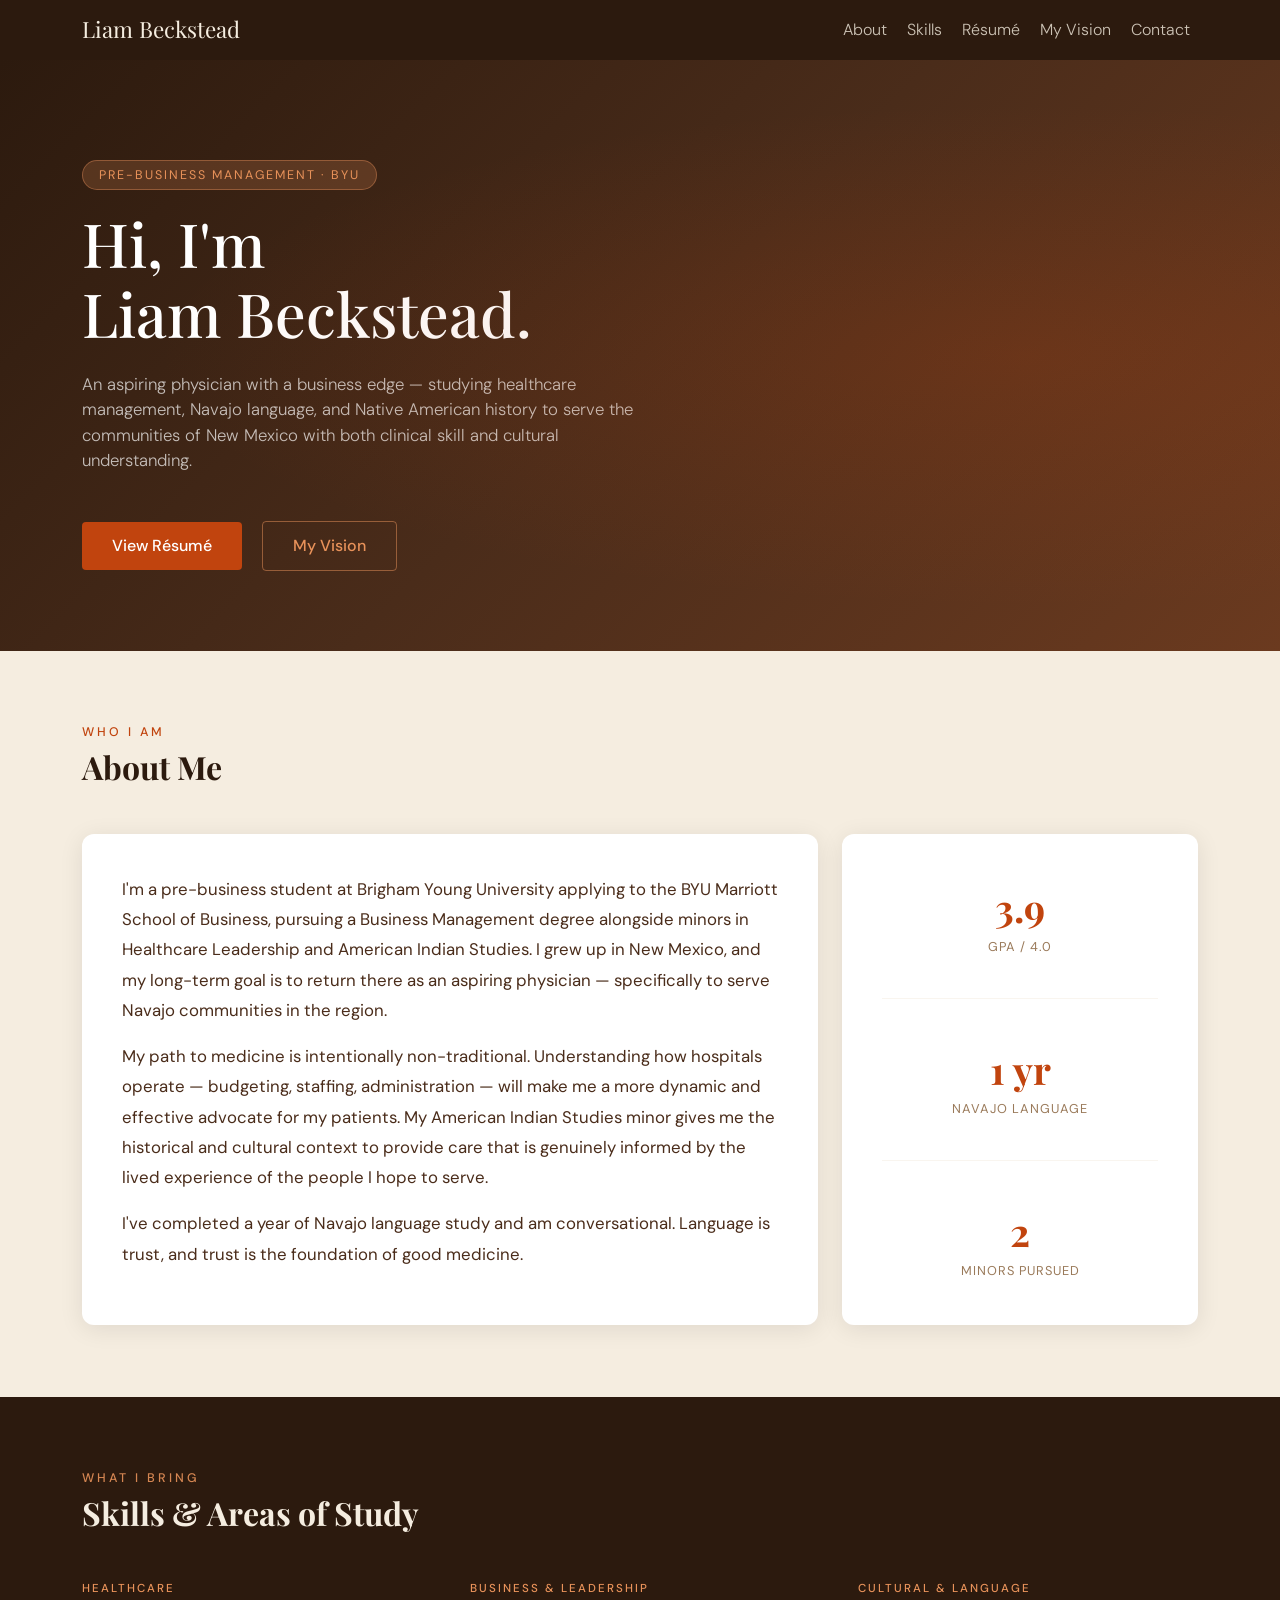
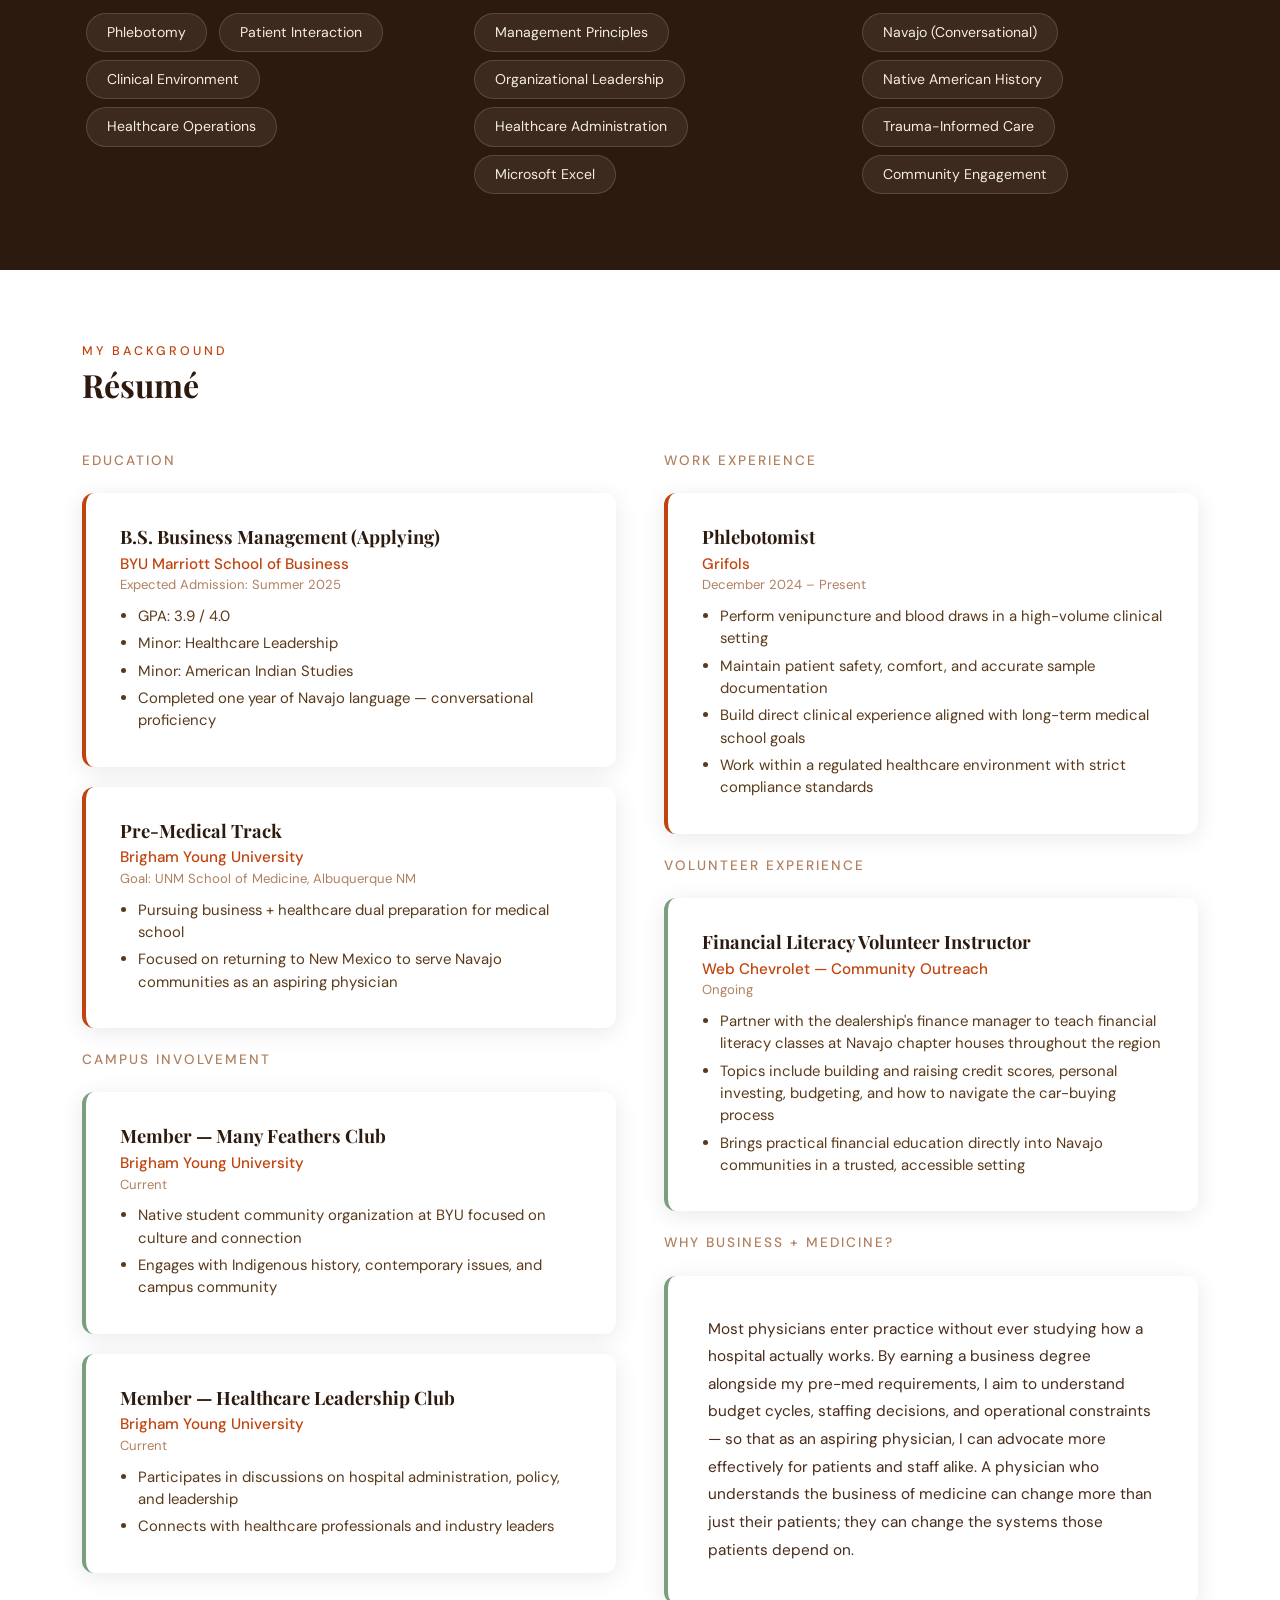
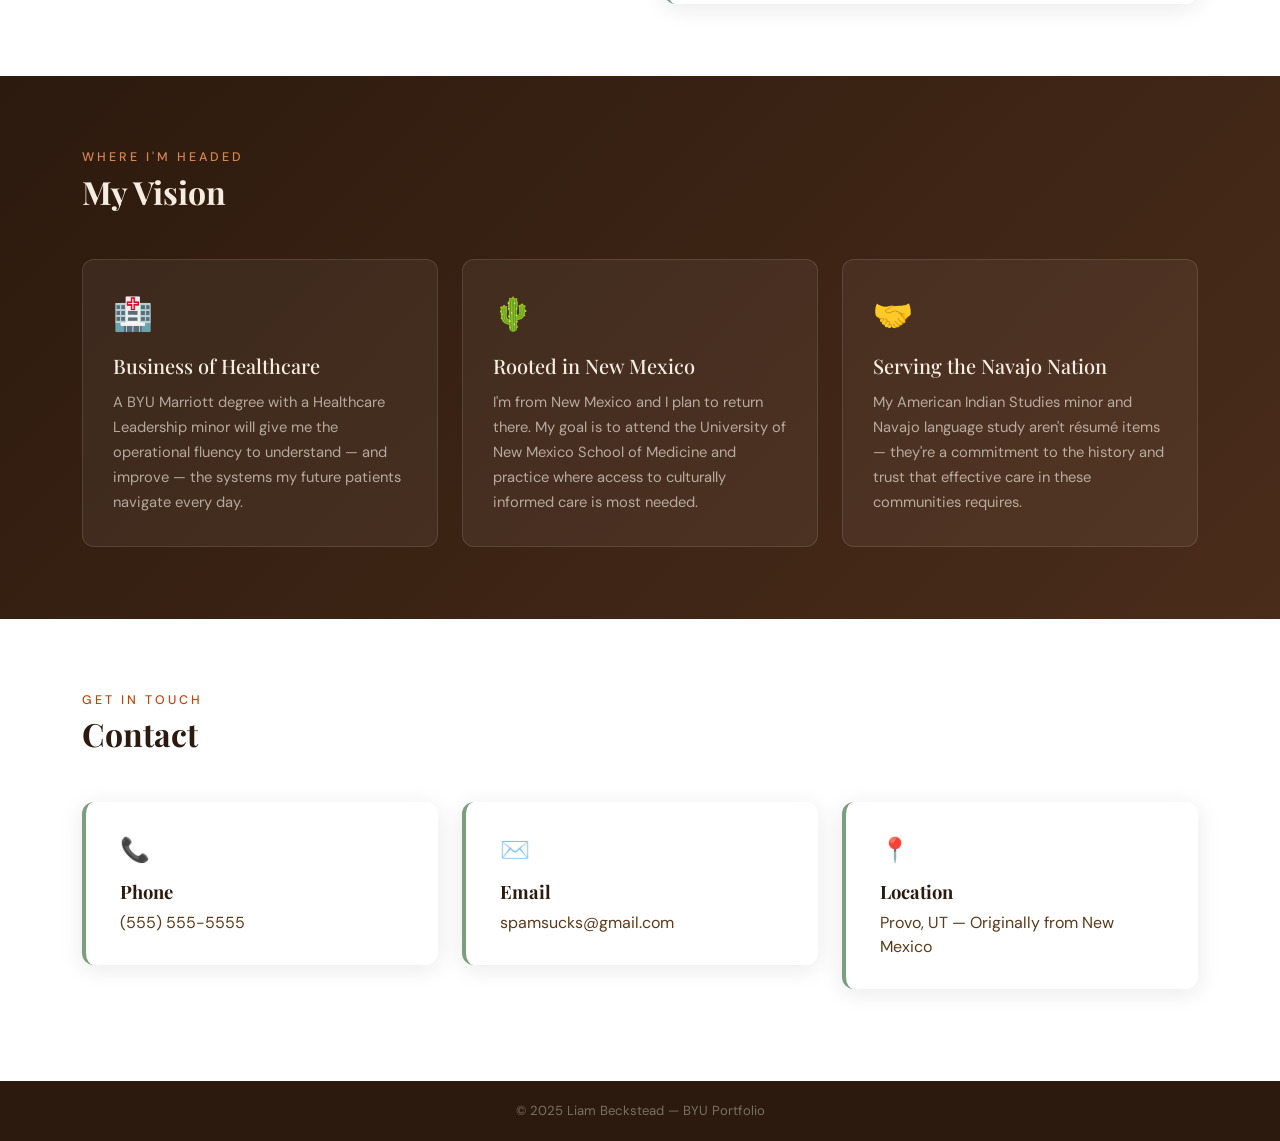
==== index.html @ eb275e16 "Add files via upload" ====
<!DOCTYPE html>
<html lang="en">
<head>
  <meta charset="UTF-8" />
  <meta name="viewport" content="width=device-width, initial-scale=1.0"/>
  <title>Liam Beckstead | Portfolio</title>
  <link href="https://cdn.jsdelivr.net/npm/bootstrap@5.3.2/dist/css/bootstrap.min.css" rel="stylesheet"/>
  <link href="https://cdn.jsdelivr.net/npm/bootstrap-icons@1.11.3/font/bootstrap-icons.min.css" rel="stylesheet"/>
  <link href="https://fonts.googleapis.com/css2?family=Playfair+Display:ital,wght@0,400;0,700;1,400&family=DM+Sans:wght@300;400;500&display=swap" rel="stylesheet"/>
  <style>
    :root {
      --primary: #2c1a0e;
      --accent: #c1440e;
      --warm: #e8925a;
      --sand: #f5ede0;
      --clay: #a0522d;
      --sage: #7a9e7e;
      --card-shadow: 0 4px 24px rgba(0,0,0,0.09);
    }
    body { font-family: 'DM Sans', sans-serif; background: var(--sand); color: #2c1a0e; }
    h1, h2, h3, h4 { font-family: 'Playfair Display', serif; }

    .navbar { background: var(--primary) !important; }
    .navbar-brand { font-family: 'Playfair Display', serif; font-size: 1.4rem; color: #f5ede0 !important; }
    .nav-link { color: rgba(245,237,224,0.8) !important; font-weight: 300; }
    .nav-link:hover { color: var(--warm) !important; }

    .hero {
      background: linear-gradient(135deg, #2c1a0e 0%, #4a2c1a 50%, #6b3a1f 100%);
      color: #fff;
      padding: 100px 0 80px;
      position: relative;
      overflow: hidden;
    }
    .hero::before {
      content: '';
      position: absolute; inset: 0;
      background-image: radial-gradient(ellipse at 80% 50%, rgba(193,68,14,0.18) 0%, transparent 60%);
      pointer-events: none;
    }
    .hero-tag {
      display: inline-block;
      background: rgba(232,146,90,0.2);
      border: 1px solid rgba(232,146,90,0.4);
      color: var(--warm);
      padding: 5px 16px;
      border-radius: 100px;
      font-size: 0.78rem;
      letter-spacing: 2px;
      text-transform: uppercase;
      margin-bottom: 18px;
    }
    .hero h1 { font-size: clamp(2.2rem, 5vw, 3.8rem); line-height: 1.15; color: #fff; }
    .hero-desc { color: rgba(255,255,255,0.7); max-width: 560px; font-size: 1.05rem; font-weight: 300; }
    .btn-accent { background: var(--accent); border: none; color: #fff; padding: 12px 30px; border-radius: 4px; font-weight: 500; transition: opacity .2s; }
    .btn-accent:hover { opacity: 0.88; color: #fff; }
    .btn-outline-warm { border: 1px solid rgba(232,146,90,0.5); color: var(--warm); background: transparent; padding: 12px 30px; border-radius: 4px; font-weight: 500; transition: background .2s; }
    .btn-outline-warm:hover { background: rgba(232,146,90,0.12); color: var(--warm); }

    section { padding: 72px 0; }
    .section-label { color: var(--accent); font-size: 0.78rem; letter-spacing: 3px; text-transform: uppercase; font-weight: 500; margin-bottom: 6px; }
    .section-title { font-size: 2rem; font-weight: 700; margin-bottom: 48px; color: var(--primary); }

    .about-card { background: #fff; border-radius: 12px; padding: 40px; box-shadow: var(--card-shadow); }
    .stat-box { text-align: center; }
    .stat-num { font-family: 'Playfair Display', serif; font-size: 2.4rem; color: var(--accent); font-weight: 700; }
    .stat-label { font-size: 0.8rem; color: #9a7a5a; text-transform: uppercase; letter-spacing: 1px; }

    .skills-section { background: var(--primary); }
    .skills-section .section-title { color: #f5ede0; }
    .skill-pill { background: rgba(245,237,224,0.08); border: 1px solid rgba(245,237,224,0.15); color: #f5ede0; border-radius: 100px; padding: 8px 20px; font-size: 0.88rem; display: inline-block; margin: 4px; }
    .skill-category { color: var(--warm); font-size: 0.72rem; letter-spacing: 2px; text-transform: uppercase; margin-bottom: 12px; font-weight: 500; }

    .resume-card { background: #fff; border-radius: 12px; padding: 30px 34px; box-shadow: var(--card-shadow); margin-bottom: 20px; border-left: 4px solid var(--accent); }
    .resume-card.sage-border { border-left-color: var(--sage); }
    .resume-role { font-family: 'Playfair Display', serif; font-size: 1.15rem; font-weight: 700; color: var(--primary); margin-bottom: 2px; }
    .resume-org { color: var(--accent); font-weight: 500; font-size: 0.95rem; }
    .resume-date { color: #b08060; font-size: 0.82rem; margin-bottom: 10px; }
    .resume-list { margin: 10px 0 0; padding-left: 18px; }
    .resume-list li { margin-bottom: 5px; color: #5a3a1a; font-size: 0.93rem; }

    .vision-section { background: linear-gradient(135deg, #2c1a0e, #4a2c1a); }
    .vision-card { background: rgba(245,237,224,0.06); border: 1px solid rgba(245,237,224,0.12); border-radius: 12px; padding: 30px; height: 100%; }
    .vision-card h5 { color: #f5ede0; font-family: 'Playfair Display', serif; margin-bottom: 12px; }
    .vision-card p { color: rgba(245,237,224,0.65); font-size: 0.92rem; line-height: 1.7; margin: 0; }

    footer { background: var(--primary); color: rgba(245,237,224,0.4); padding: 20px 0; font-size: 0.82rem; text-align: center; }
  </style>
</head>
<body>

<nav class="navbar navbar-expand-lg sticky-top">
  <div class="container">
    <a class="navbar-brand" href="index.html">Liam Beckstead</a>
    <button class="navbar-toggler" type="button" data-bs-toggle="collapse" data-bs-target="#nav">
      <span class="navbar-toggler-icon" style="filter:invert(1)"></span>
    </button>
    <div class="collapse navbar-collapse" id="nav">
      <ul class="navbar-nav ms-auto gap-1">
        <li class="nav-item"><a class="nav-link" href="#about">About</a></li>
        <li class="nav-item"><a class="nav-link" href="#skills">Skills</a></li>
        <li class="nav-item"><a class="nav-link" href="#resume">Résumé</a></li>
        <li class="nav-item"><a class="nav-link" href="#vision">My Vision</a></li>
        <li class="nav-item"><a class="nav-link" href="#contact">Contact</a></li>
      </ul>
    </div>
  </div>
</nav>

<!-- HERO -->
<section class="hero">
  <div class="container">
    <div class="row align-items-center">
      <div class="col-lg-8">
        <div class="hero-tag">Pre-Business Management · BYU</div>
        <h1 class="mb-4">Hi, I'm<br>Liam Beckstead.</h1>
        <p class="hero-desc mb-5">
          An aspiring physician with a business edge — studying healthcare management, Navajo language, and Native American history to serve the communities of New Mexico with both clinical skill and cultural understanding.
        </p>
        <a href="#resume" class="btn btn-accent me-3">View Résumé</a>
        <a href="#vision" class="btn btn-outline-warm">My Vision</a>
      </div>
    </div>
  </div>
</section>

<!-- ABOUT -->
<section id="about">
  <div class="container">
    <p class="section-label">Who I Am</p>
    <h2 class="section-title">About Me</h2>
    <div class="row g-4">
      <div class="col-lg-8">
        <div class="about-card">
          <p style="font-size:1.05rem;line-height:1.8;color:#4a2c1a;">
            I'm a pre-business student at Brigham Young University applying to the BYU Marriott School of Business, pursuing a Business Management degree alongside minors in Healthcare Leadership and American Indian Studies. I grew up in New Mexico, and my long-term goal is to return there as an aspiring physician — specifically to serve Navajo communities in the region.
          </p>
          <p style="font-size:1.05rem;line-height:1.8;color:#4a2c1a;">
            My path to medicine is intentionally non-traditional. Understanding how hospitals operate — budgeting, staffing, administration — will make me a more dynamic and effective advocate for my patients. My American Indian Studies minor gives me the historical and cultural context to provide care that is genuinely informed by the lived experience of the people I hope to serve.
          </p>
          <p style="font-size:1.05rem;line-height:1.8;color:#4a2c1a;">
            I've completed a year of Navajo language study and am conversational. Language is trust, and trust is the foundation of good medicine.
          </p>
        </div>
      </div>
      <div class="col-lg-4">
        <div class="about-card h-100 d-flex flex-column justify-content-around gap-3 text-center">
          <div class="stat-box">
            <div class="stat-num">3.9</div>
            <div class="stat-label">GPA / 4.0</div>
          </div>
          <hr style="border-color:#e8d5c0;">
          <div class="stat-box">
            <div class="stat-num">1 yr</div>
            <div class="stat-label">Navajo Language</div>
          </div>
          <hr style="border-color:#e8d5c0;">
          <div class="stat-box">
            <div class="stat-num">2</div>
            <div class="stat-label">Minors Pursued</div>
          </div>
        </div>
      </div>
    </div>
  </div>
</section>

<!-- SKILLS -->
<section id="skills" class="skills-section">
  <div class="container">
    <p class="section-label" style="color:rgba(232,146,90,0.9)">What I Bring</p>
    <h2 class="section-title">Skills &amp; Areas of Study</h2>
    <div class="row g-5">
      <div class="col-md-4">
        <p class="skill-category">Healthcare</p>
        <span class="skill-pill">Phlebotomy</span>
        <span class="skill-pill">Patient Interaction</span>
        <span class="skill-pill">Clinical Environment</span>
        <span class="skill-pill">Healthcare Operations</span>
      </div>
      <div class="col-md-4">
        <p class="skill-category">Business &amp; Leadership</p>
        <span class="skill-pill">Management Principles</span>
        <span class="skill-pill">Organizational Leadership</span>
        <span class="skill-pill">Healthcare Administration</span>
        <span class="skill-pill">Microsoft Excel</span>
      </div>
      <div class="col-md-4">
        <p class="skill-category">Cultural &amp; Language</p>
        <span class="skill-pill">Navajo (Conversational)</span>
        <span class="skill-pill">Native American History</span>
        <span class="skill-pill">Trauma-Informed Care</span>
        <span class="skill-pill">Community Engagement</span>
      </div>
    </div>
  </div>
</section>

<!-- RESUME -->
<section id="resume" style="background:#fff;">
  <div class="container">
    <p class="section-label">My Background</p>
    <h2 class="section-title">Résumé</h2>
    <div class="row g-5">
      <div class="col-lg-6">
        <h4 class="mb-4" style="font-family:'DM Sans',sans-serif;font-weight:500;font-size:0.85rem;text-transform:uppercase;letter-spacing:2px;color:#b08060;">Education</h4>

        <div class="resume-card">
          <div class="resume-role">B.S. Business Management (Applying)</div>
          <div class="resume-org">BYU Marriott School of Business</div>
          <div class="resume-date">Expected Admission: Summer 2025</div>
          <ul class="resume-list">
            <li>GPA: 3.9 / 4.0</li>
            <li>Minor: Healthcare Leadership</li>
            <li>Minor: American Indian Studies</li>
            <li>Completed one year of Navajo language — conversational proficiency</li>
          </ul>
        </div>

        <div class="resume-card">
          <div class="resume-role">Pre-Medical Track</div>
          <div class="resume-org">Brigham Young University</div>
          <div class="resume-date">Goal: UNM School of Medicine, Albuquerque NM</div>
          <ul class="resume-list">
            <li>Pursuing business + healthcare dual preparation for medical school</li>
            <li>Focused on returning to New Mexico to serve Navajo communities as an aspiring physician</li>
          </ul>
        </div>

        <h4 class="mt-4 mb-4" style="font-family:'DM Sans',sans-serif;font-weight:500;font-size:0.85rem;text-transform:uppercase;letter-spacing:2px;color:#b08060;">Campus Involvement</h4>

        <div class="resume-card sage-border">
          <div class="resume-role">Member — Many Feathers Club</div>
          <div class="resume-org">Brigham Young University</div>
          <div class="resume-date">Current</div>
          <ul class="resume-list">
            <li>Native student community organization at BYU focused on culture and connection</li>
            <li>Engages with Indigenous history, contemporary issues, and campus community</li>
          </ul>
        </div>

        <div class="resume-card sage-border">
          <div class="resume-role">Member — Healthcare Leadership Club</div>
          <div class="resume-org">Brigham Young University</div>
          <div class="resume-date">Current</div>
          <ul class="resume-list">
            <li>Participates in discussions on hospital administration, policy, and leadership</li>
            <li>Connects with healthcare professionals and industry leaders</li>
          </ul>
        </div>
      </div>

      <div class="col-lg-6">
        <h4 class="mb-4" style="font-family:'DM Sans',sans-serif;font-weight:500;font-size:0.85rem;text-transform:uppercase;letter-spacing:2px;color:#b08060;">Work Experience</h4>

        <div class="resume-card">
          <div class="resume-role">Phlebotomist</div>
          <div class="resume-org">Grifols</div>
          <div class="resume-date">December 2024 – Present</div>
          <ul class="resume-list">
            <li>Perform venipuncture and blood draws in a high-volume clinical setting</li>
            <li>Maintain patient safety, comfort, and accurate sample documentation</li>
            <li>Build direct clinical experience aligned with long-term medical school goals</li>
            <li>Work within a regulated healthcare environment with strict compliance standards</li>
          </ul>
        </div>

        <h4 class="mt-4 mb-4" style="font-family:'DM Sans',sans-serif;font-weight:500;font-size:0.85rem;text-transform:uppercase;letter-spacing:2px;color:#b08060;">Volunteer Experience</h4>

        <div class="resume-card sage-border">
          <div class="resume-role">Financial Literacy Volunteer Instructor</div>
          <div class="resume-org">Web Chevrolet — Community Outreach</div>
          <div class="resume-date">Ongoing</div>
          <ul class="resume-list">
            <li>Partner with the dealership's finance manager to teach financial literacy classes at Navajo chapter houses throughout the region</li>
            <li>Topics include building and raising credit scores, personal investing, budgeting, and how to navigate the car-buying process</li>
            <li>Brings practical financial education directly into Navajo communities in a trusted, accessible setting</li>
          </ul>
        </div>

        <h4 class="mt-4 mb-4" style="font-family:'DM Sans',sans-serif;font-weight:500;font-size:0.85rem;text-transform:uppercase;letter-spacing:2px;color:#b08060;">Why Business + Medicine?</h4>
        <div class="about-card" style="border-left: 4px solid var(--sage);">
          <p style="color:#4a2c1a;line-height:1.8;font-size:0.96rem;margin:0;">
            Most physicians enter practice without ever studying how a hospital actually works. By earning a business degree alongside my pre-med requirements, I aim to understand budget cycles, staffing decisions, and operational constraints — so that as an aspiring physician, I can advocate more effectively for patients and staff alike. A physician who understands the business of medicine can change more than just their patients; they can change the systems those patients depend on.
          </p>
        </div>
      </div>
    </div>
  </div>
</section>

<!-- VISION -->
<section id="vision" class="vision-section">
  <div class="container">
    <p class="section-label" style="color:rgba(232,146,90,0.9)">Where I'm Headed</p>
    <h2 class="section-title" style="color:#f5ede0;">My Vision</h2>
    <div class="row g-4">
      <div class="col-md-4">
        <div class="vision-card">
          <div style="font-size:2rem;margin-bottom:16px;">🏥</div>
          <h5>Business of Healthcare</h5>
          <p>A BYU Marriott degree with a Healthcare Leadership minor will give me the operational fluency to understand — and improve — the systems my future patients navigate every day.</p>
        </div>
      </div>
      <div class="col-md-4">
        <div class="vision-card">
          <div style="font-size:2rem;margin-bottom:16px;">🌵</div>
          <h5>Rooted in New Mexico</h5>
          <p>I'm from New Mexico and I plan to return there. My goal is to attend the University of New Mexico School of Medicine and practice where access to culturally informed care is most needed.</p>
        </div>
      </div>
      <div class="col-md-4">
        <div class="vision-card">
          <div style="font-size:2rem;margin-bottom:16px;">🤝</div>
          <h5>Serving the Navajo Nation</h5>
          <p>My American Indian Studies minor and Navajo language study aren't résumé items — they're a commitment to the history and trust that effective care in these communities requires.</p>
        </div>
      </div>
    </div>
  </div>
</section>

<!-- CONTACT -->
<section id="contact" style="background:#fff;">
  <div class="container">
    <p class="section-label">Get In Touch</p>
    <h2 class="section-title">Contact</h2>
    <div class="row g-4">
      <div class="col-md-4">
        <div class="resume-card" style="border-left-color:var(--sage);">
          <div style="font-size:1.5rem;margin-bottom:10px;">📞</div>
          <div class="resume-role">Phone</div>
          <p style="margin:6px 0 0;color:#5a3a1a;">(555) 555-5555</p>
        </div>
      </div>
      <div class="col-md-4">
        <div class="resume-card" style="border-left-color:var(--sage);">
          <div style="font-size:1.5rem;margin-bottom:10px;">✉️</div>
          <div class="resume-role">Email</div>
          <p style="margin:6px 0 0;color:#5a3a1a;">spamsucks@gmail.com</p>
        </div>
      </div>
      <div class="col-md-4">
        <div class="resume-card" style="border-left-color:var(--sage);">
          <div style="font-size:1.5rem;margin-bottom:10px;">📍</div>
          <div class="resume-role">Location</div>
          <p style="margin:6px 0 0;color:#5a3a1a;">Provo, UT &mdash; Originally from New Mexico</p>
        </div>
      </div>
    </div>
  </div>
</section>

<footer>
  <div class="container">
    &copy; 2025 Liam Beckstead &mdash; BYU Portfolio
  </div>
</footer>

<script src="https://cdn.jsdelivr.net/npm/bootstrap@5.3.2/dist/js/bootstrap.bundle.min.js"></script>
</body>
</html>
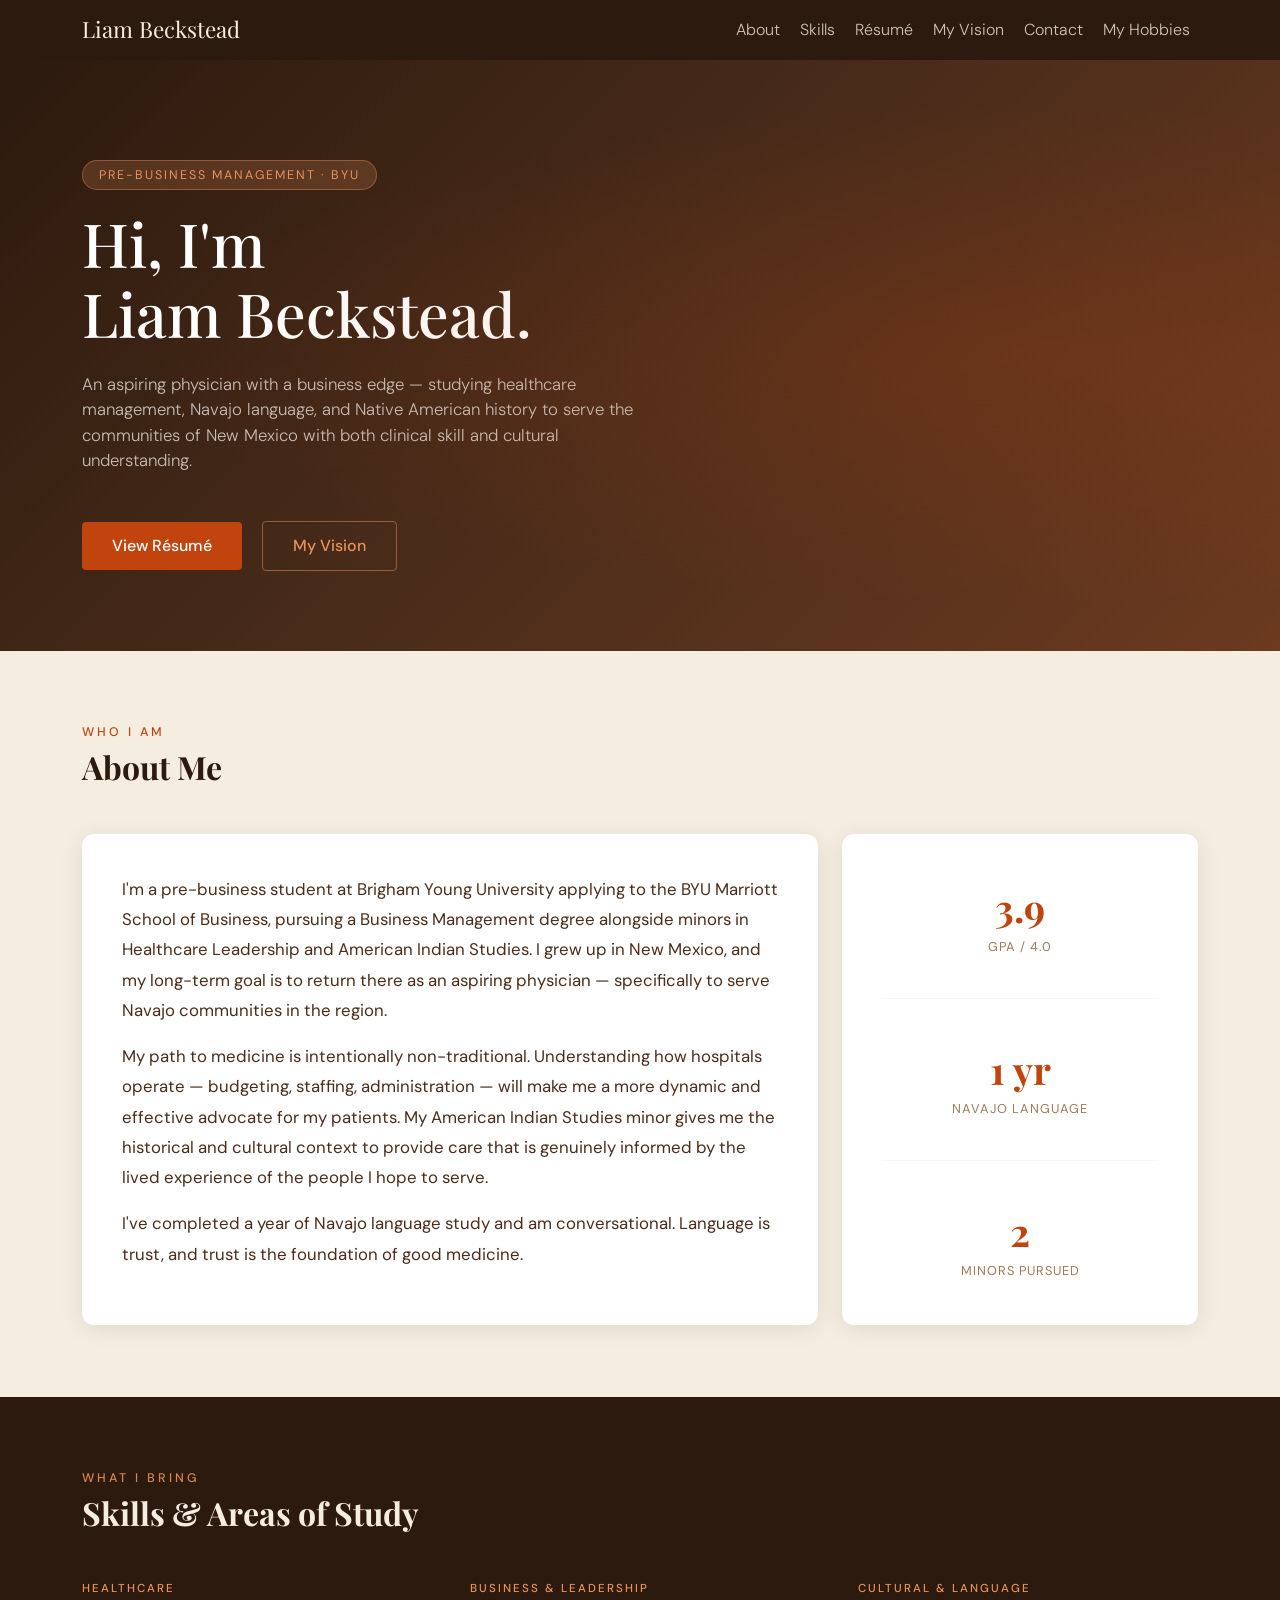
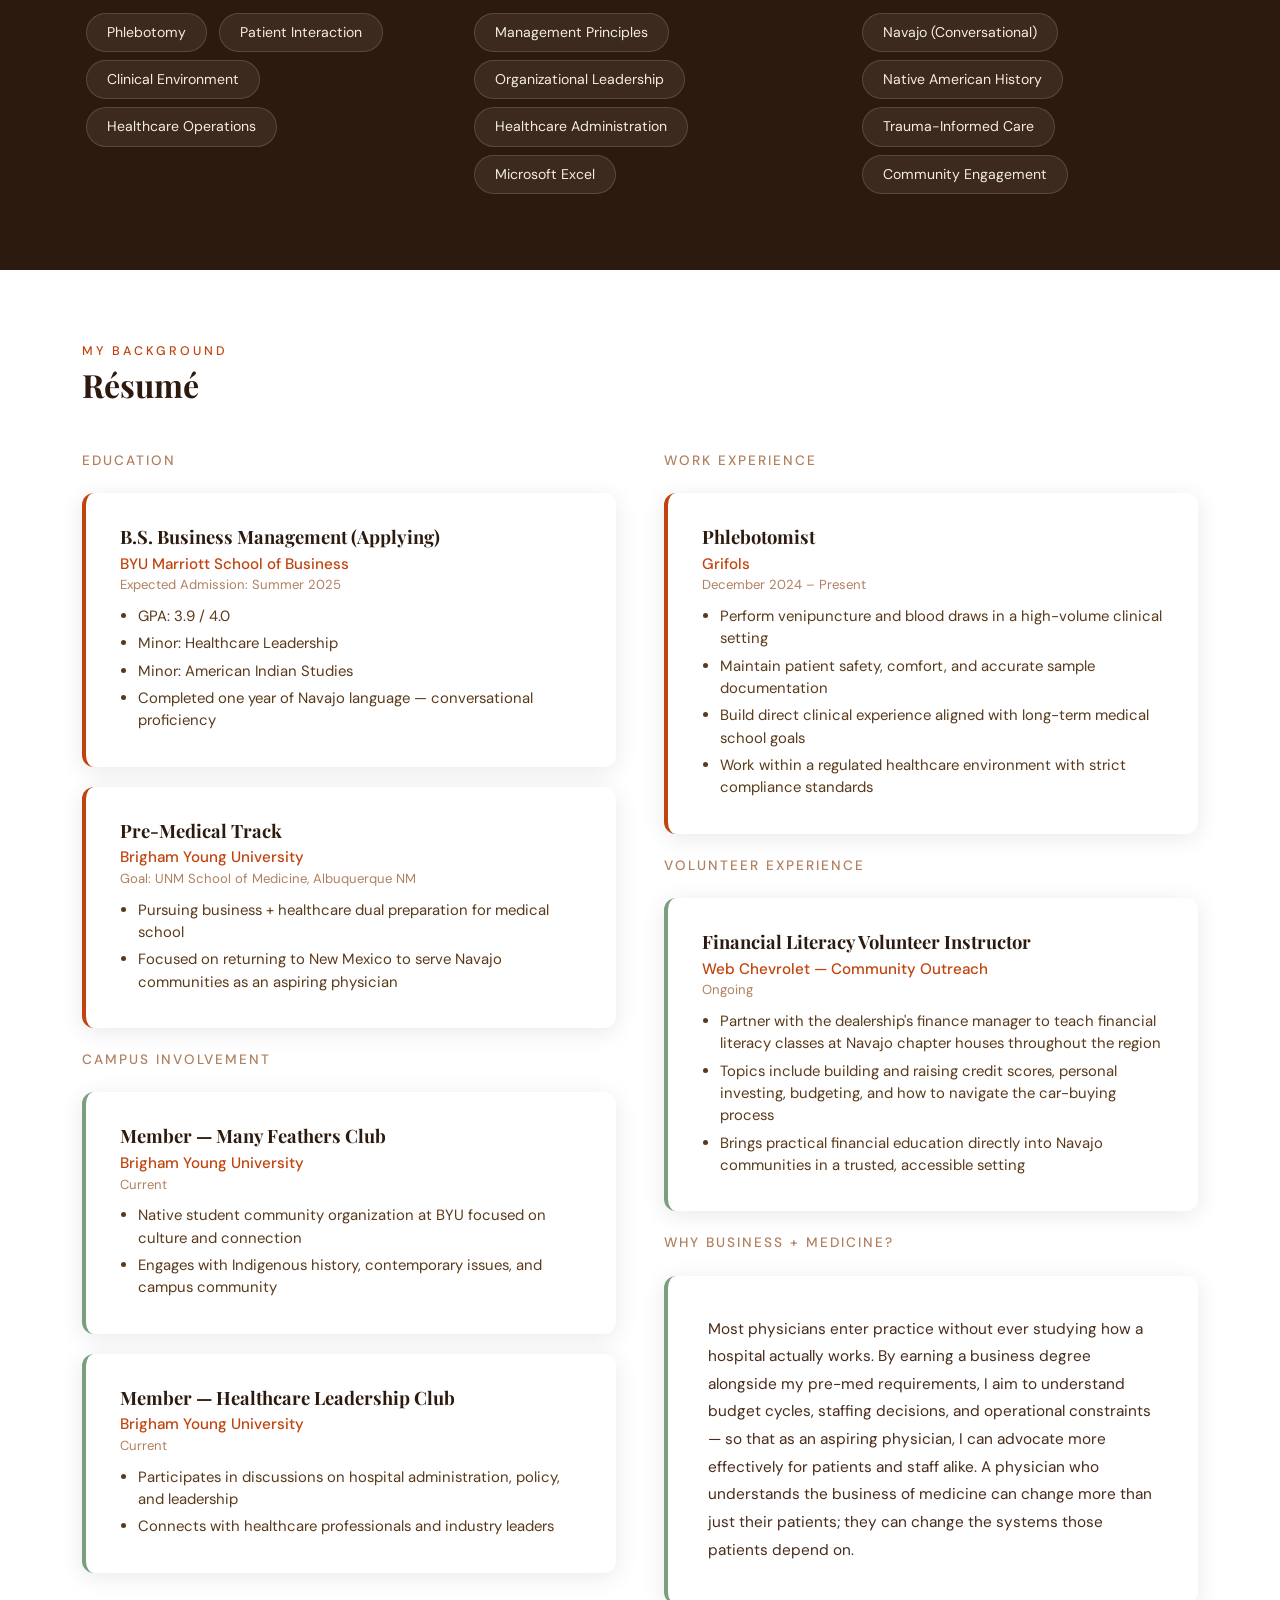
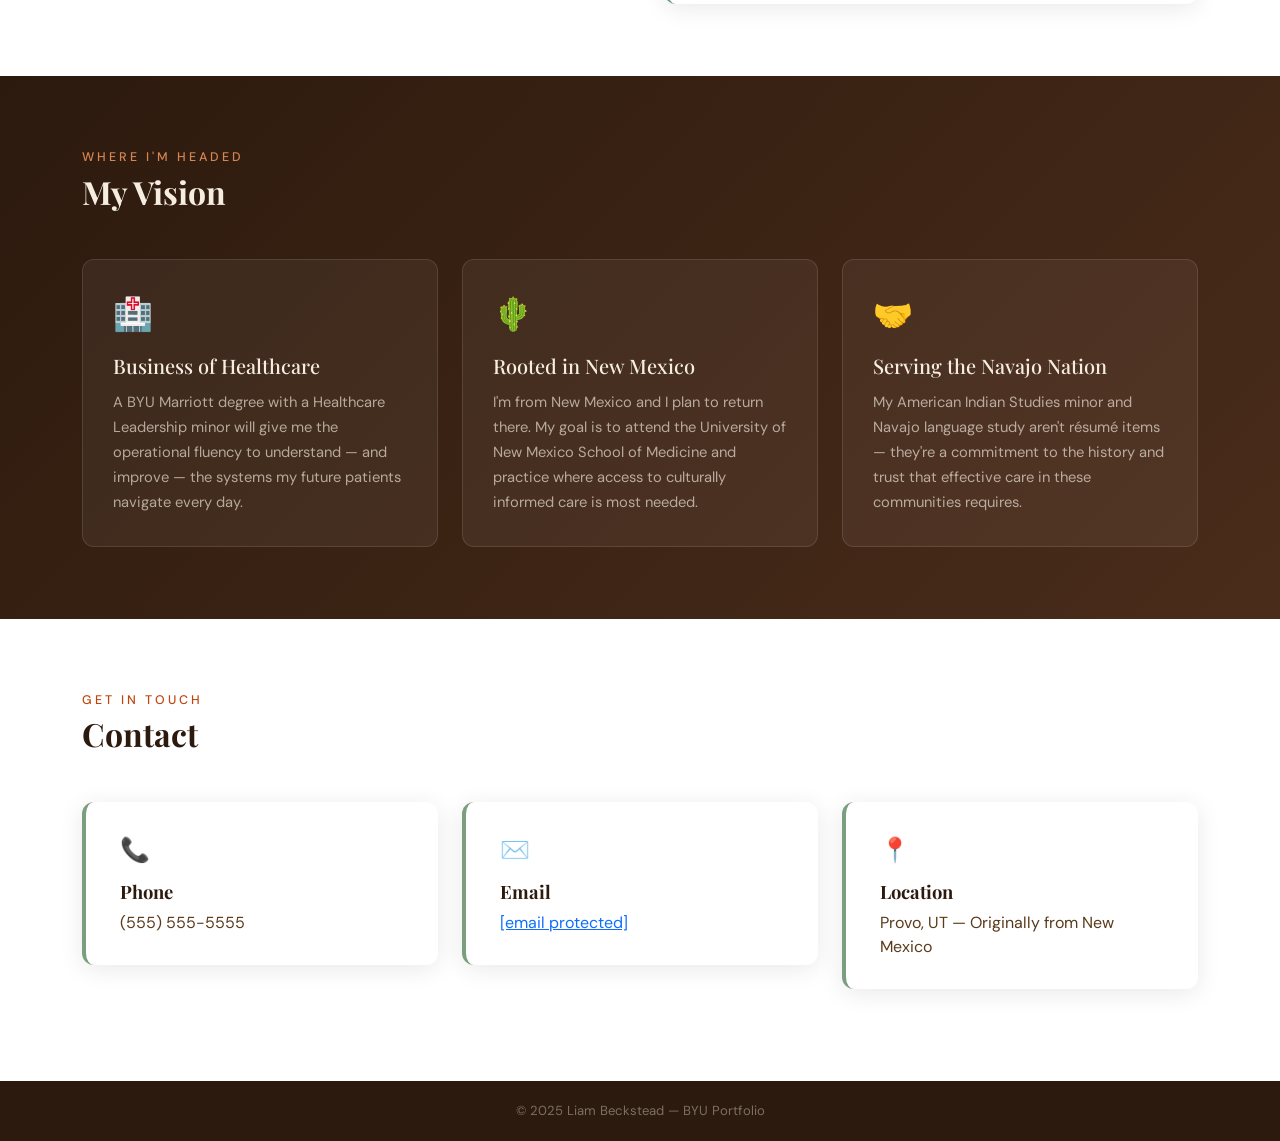
==== commit 717b3d69: "Add files via upload" ====
--- a/index.html
+++ b/index.html
@@ -102,6 +102,7 @@
         <li class="nav-item"><a class="nav-link" href="#resume">Résumé</a></li>
         <li class="nav-item"><a class="nav-link" href="#vision">My Vision</a></li>
         <li class="nav-item"><a class="nav-link" href="#contact">Contact</a></li>
+        <li class="nav-item"><a class="nav-link" href="scratch.html">My Hobbies</a></li>
       </ul>
     </div>
   </div>
@@ -337,7 +338,7 @@
         <div class="resume-card" style="border-left-color:var(--sage);">
           <div style="font-size:1.5rem;margin-bottom:10px;">✉️</div>
           <div class="resume-role">Email</div>
-          <p style="margin:6px 0 0;color:#5a3a1a;">spamsucks@gmail.com</p>
+          <p style="margin:6px 0 0;color:#5a3a1a;"><a href="/cdn-cgi/l/email-protection" class="__cf_email__" data-cfemail="770407161a0402141c0437101a161e1b5914181a">[email&#160;protected]</a></p>
         </div>
       </div>
       <div class="col-md-4">
@@ -355,8 +356,4 @@
   <div class="container">
     &copy; 2025 Liam Beckstead &mdash; BYU Portfolio
   </div>
-</footer>
-
-<script src="https://cdn.jsdelivr.net/npm/bootstrap@5.3.2/dist/js/bootstrap.bundle.min.js"></script>
-</body>
-</html>
+</foot
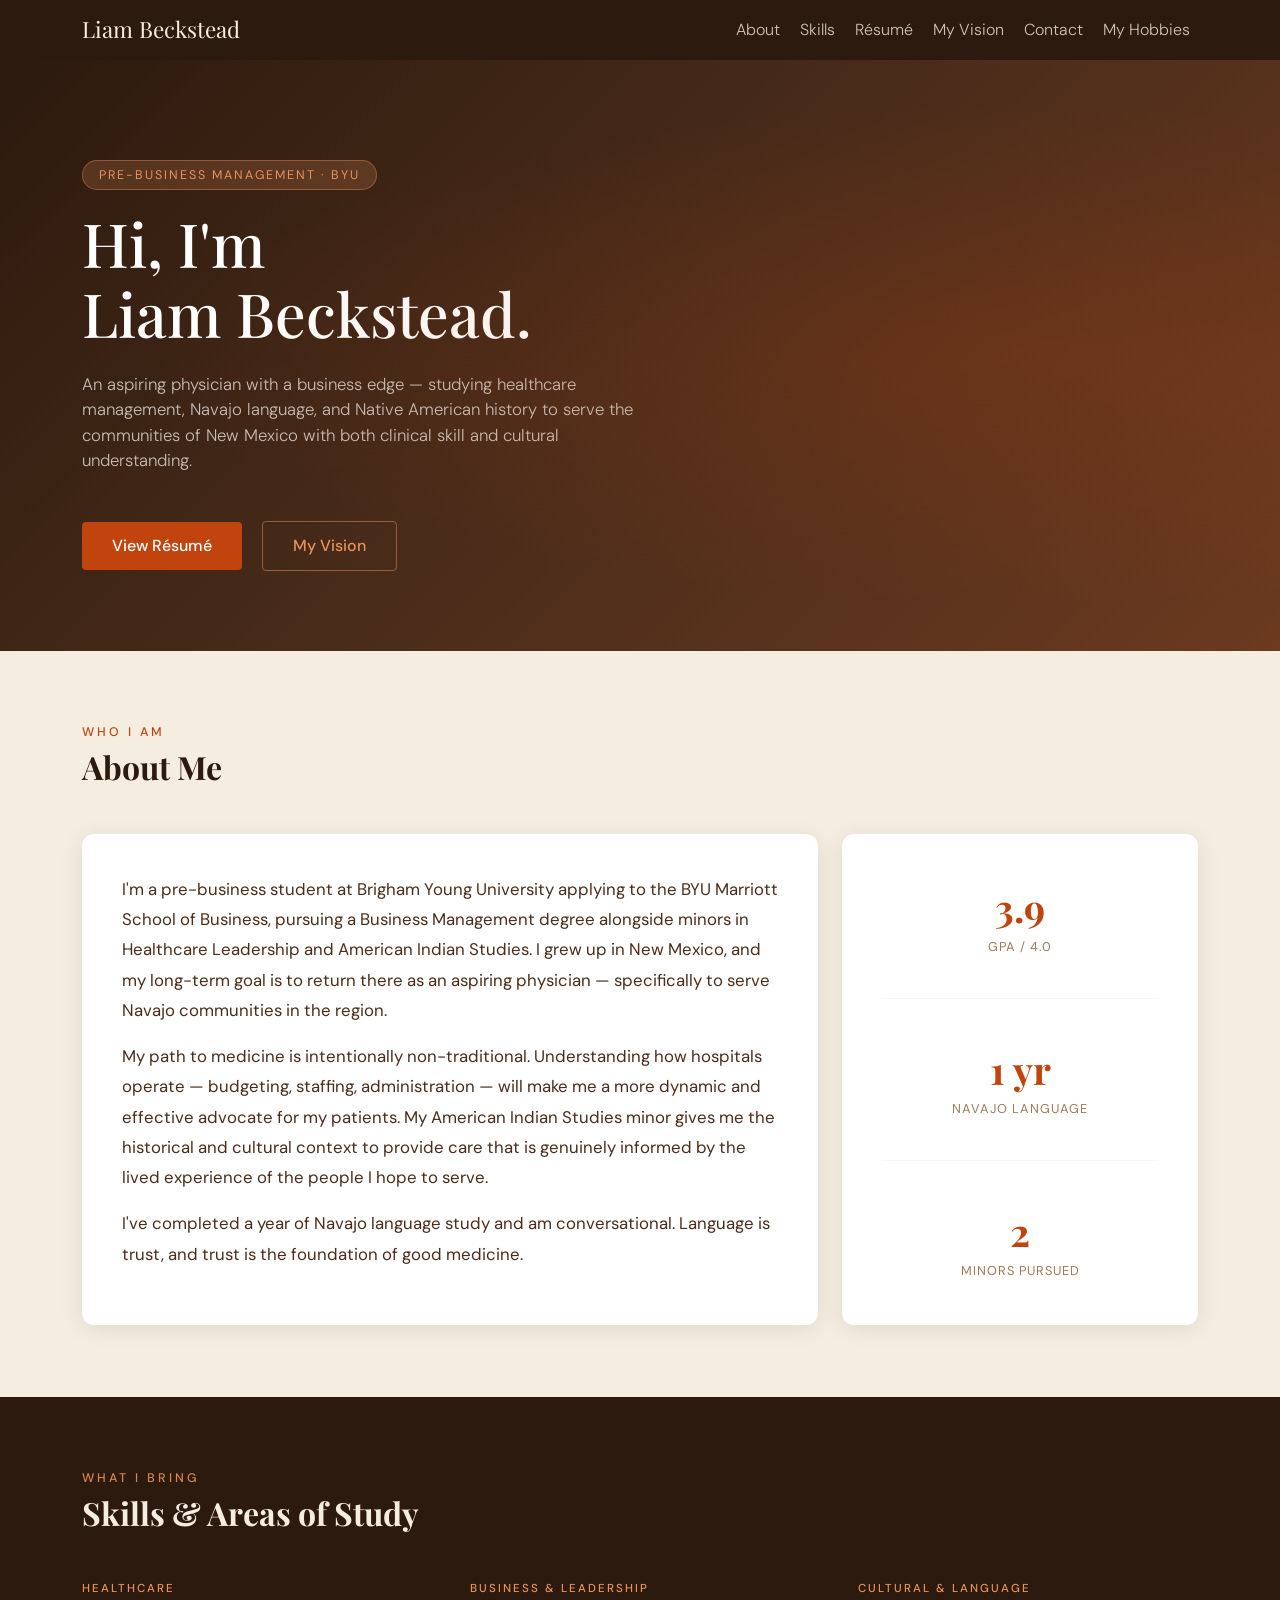
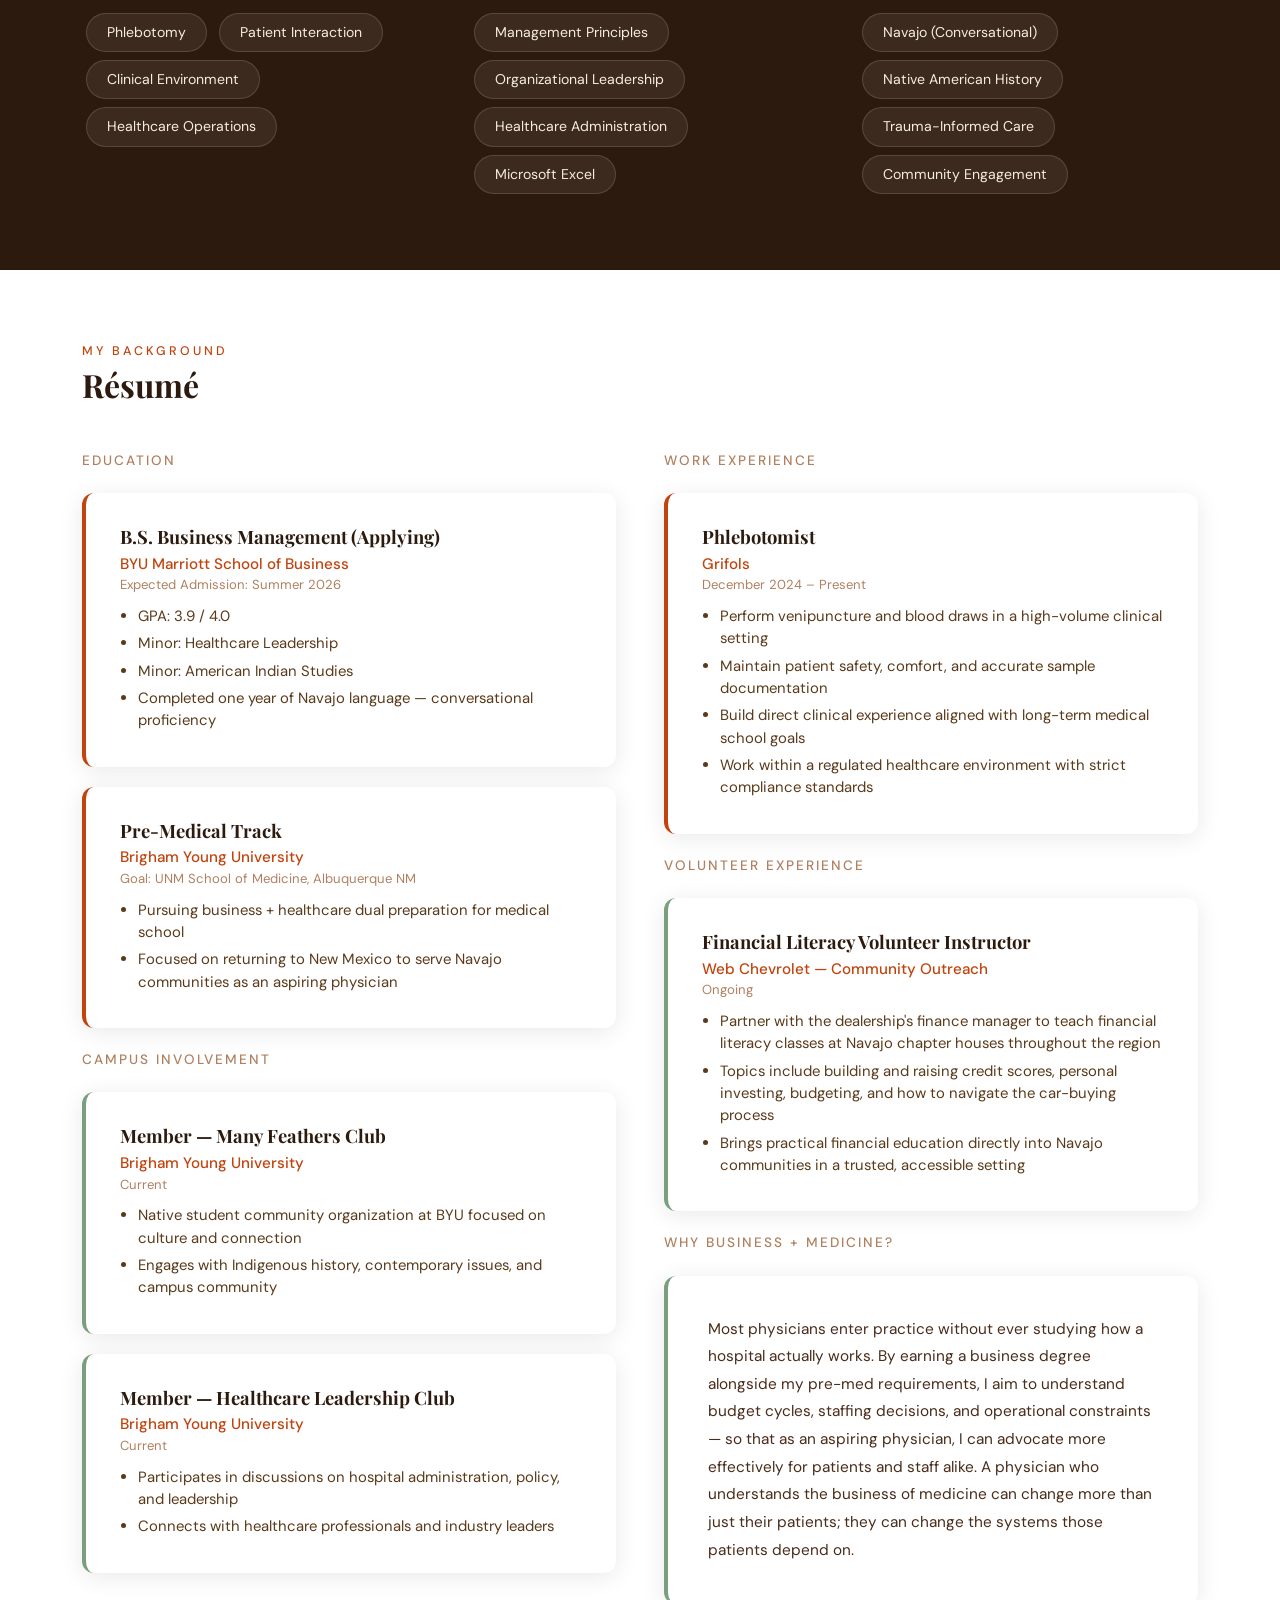
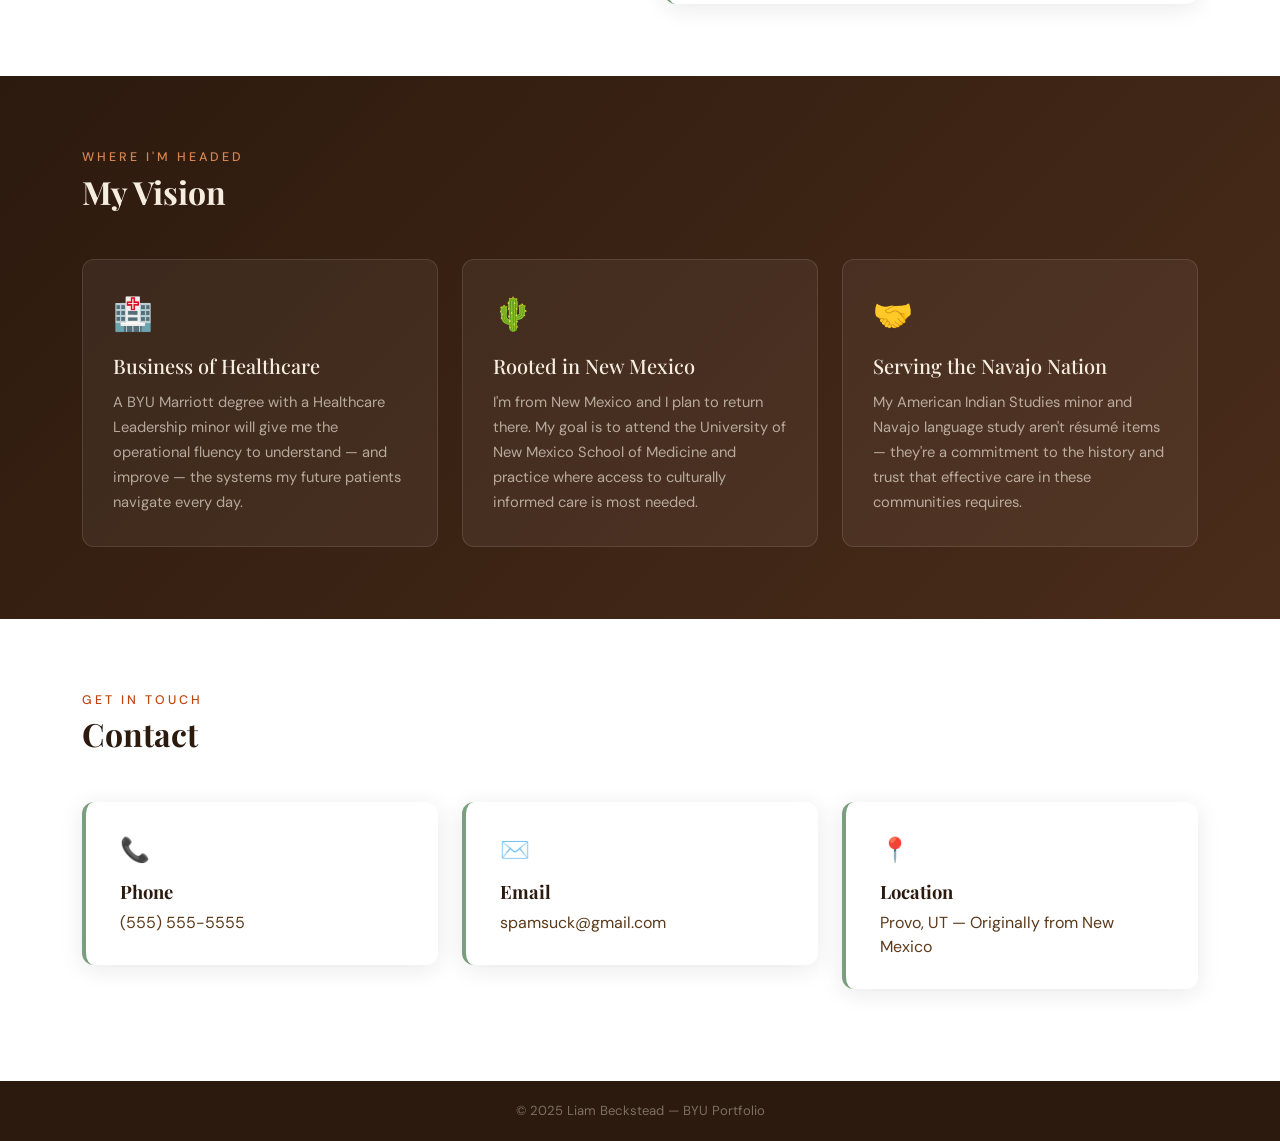
==== commit edb289b2: "Add files via upload" ====
--- a/index.html
+++ b/index.html
@@ -209,7 +209,7 @@
         <div class="resume-card">
           <div class="resume-role">B.S. Business Management (Applying)</div>
           <div class="resume-org">BYU Marriott School of Business</div>
-          <div class="resume-date">Expected Admission: Summer 2025</div>
+          <div class="resume-date">Expected Admission: Summer 2026</div>
           <ul class="resume-list">
             <li>GPA: 3.9 / 4.0</li>
             <li>Minor: Healthcare Leadership</li>
@@ -338,7 +338,7 @@
         <div class="resume-card" style="border-left-color:var(--sage);">
           <div style="font-size:1.5rem;margin-bottom:10px;">✉️</div>
           <div class="resume-role">Email</div>
-          <p style="margin:6px 0 0;color:#5a3a1a;"><a href="/cdn-cgi/l/email-protection" class="__cf_email__" data-cfemail="770407161a0402141c0437101a161e1b5914181a">[email&#160;protected]</a></p>
+          <p style="margin:6px 0 0;color:#5a3a1a;">spamsuck@gmail.com</p>
         </div>
       </div>
       <div class="col-md-4">
